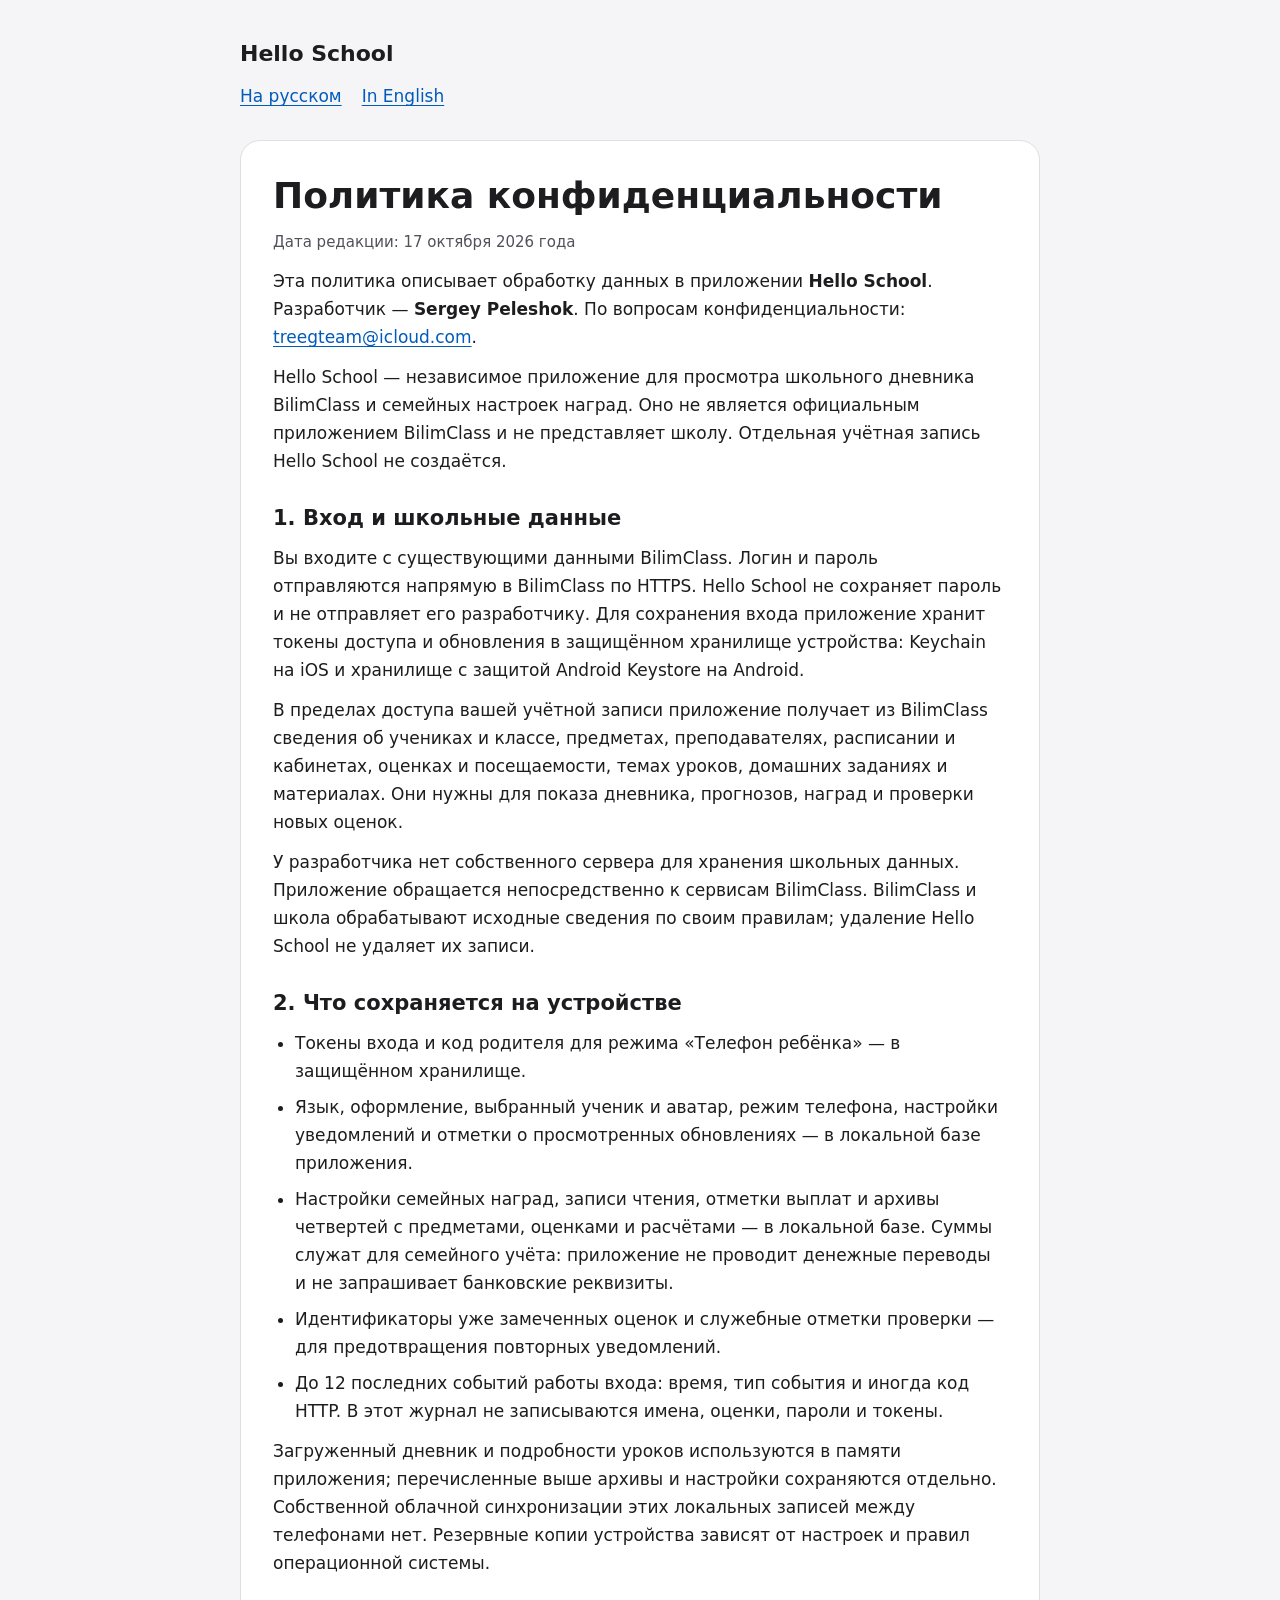
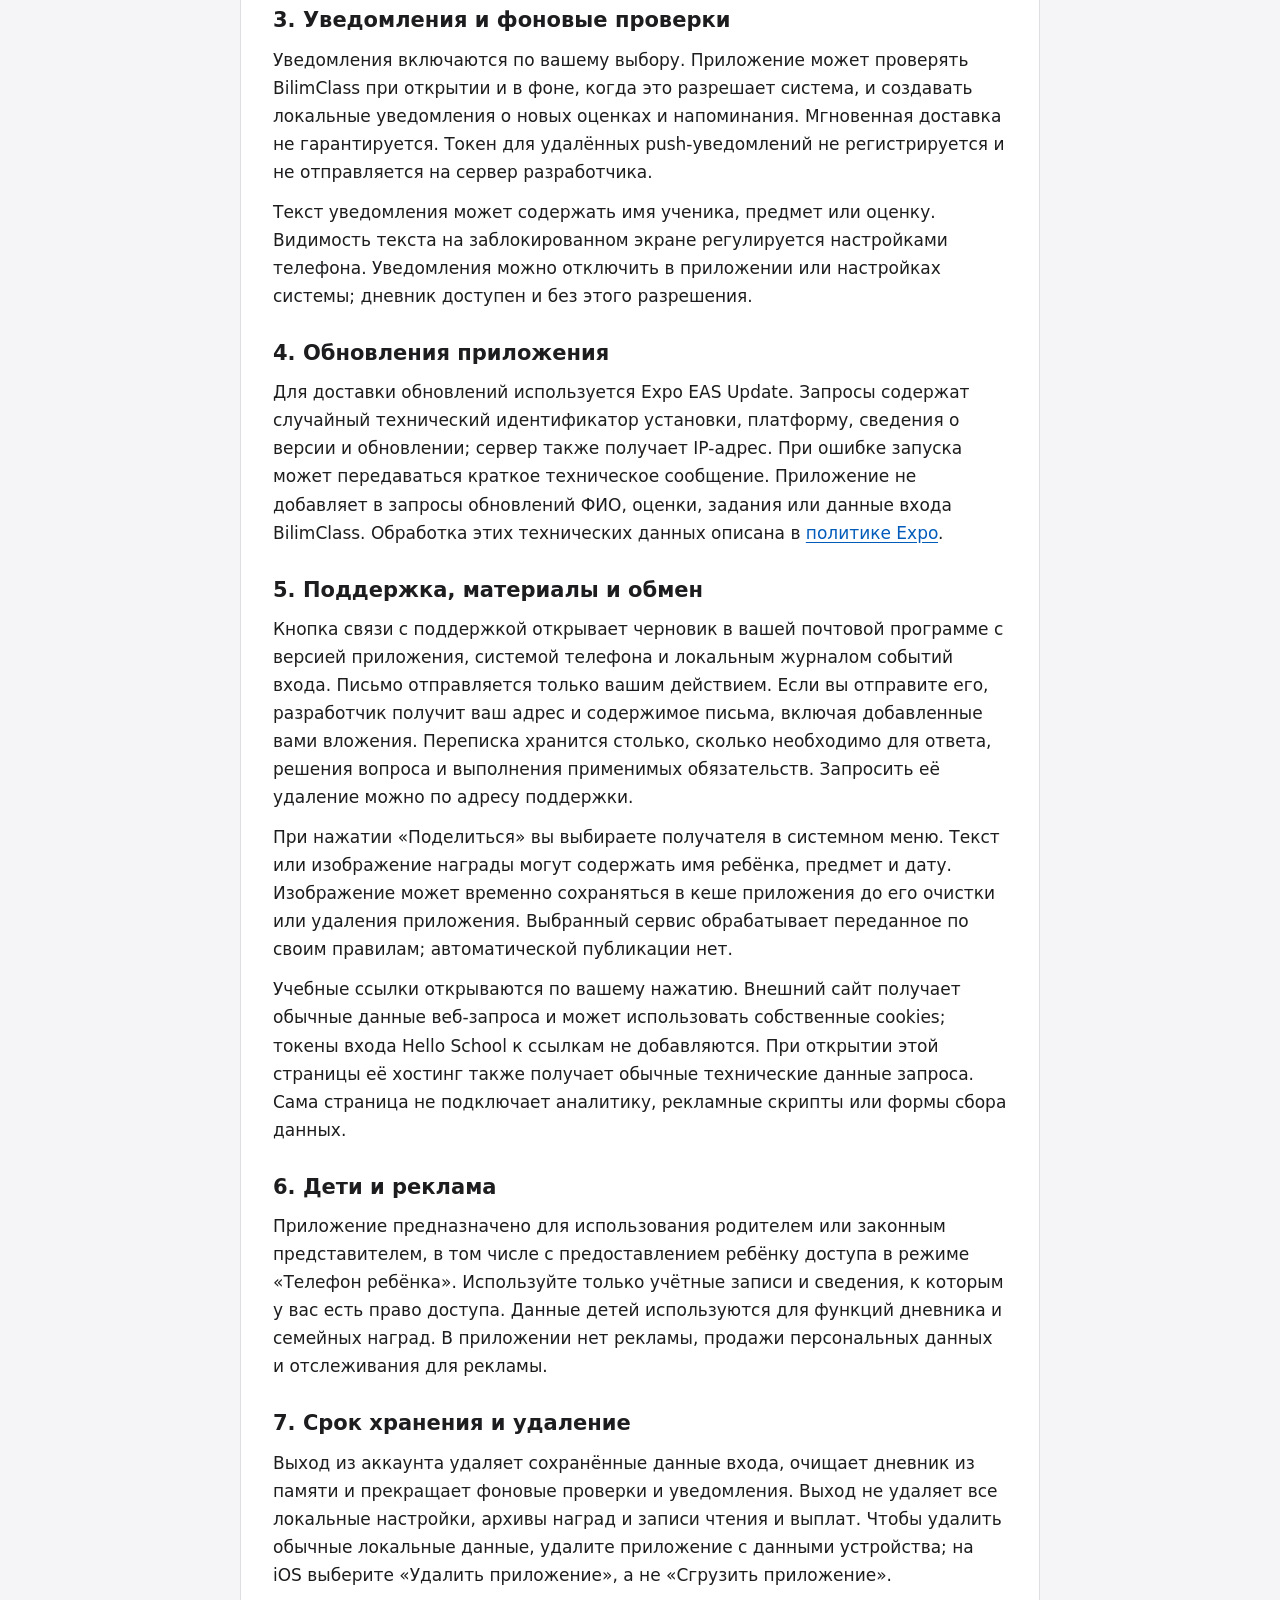
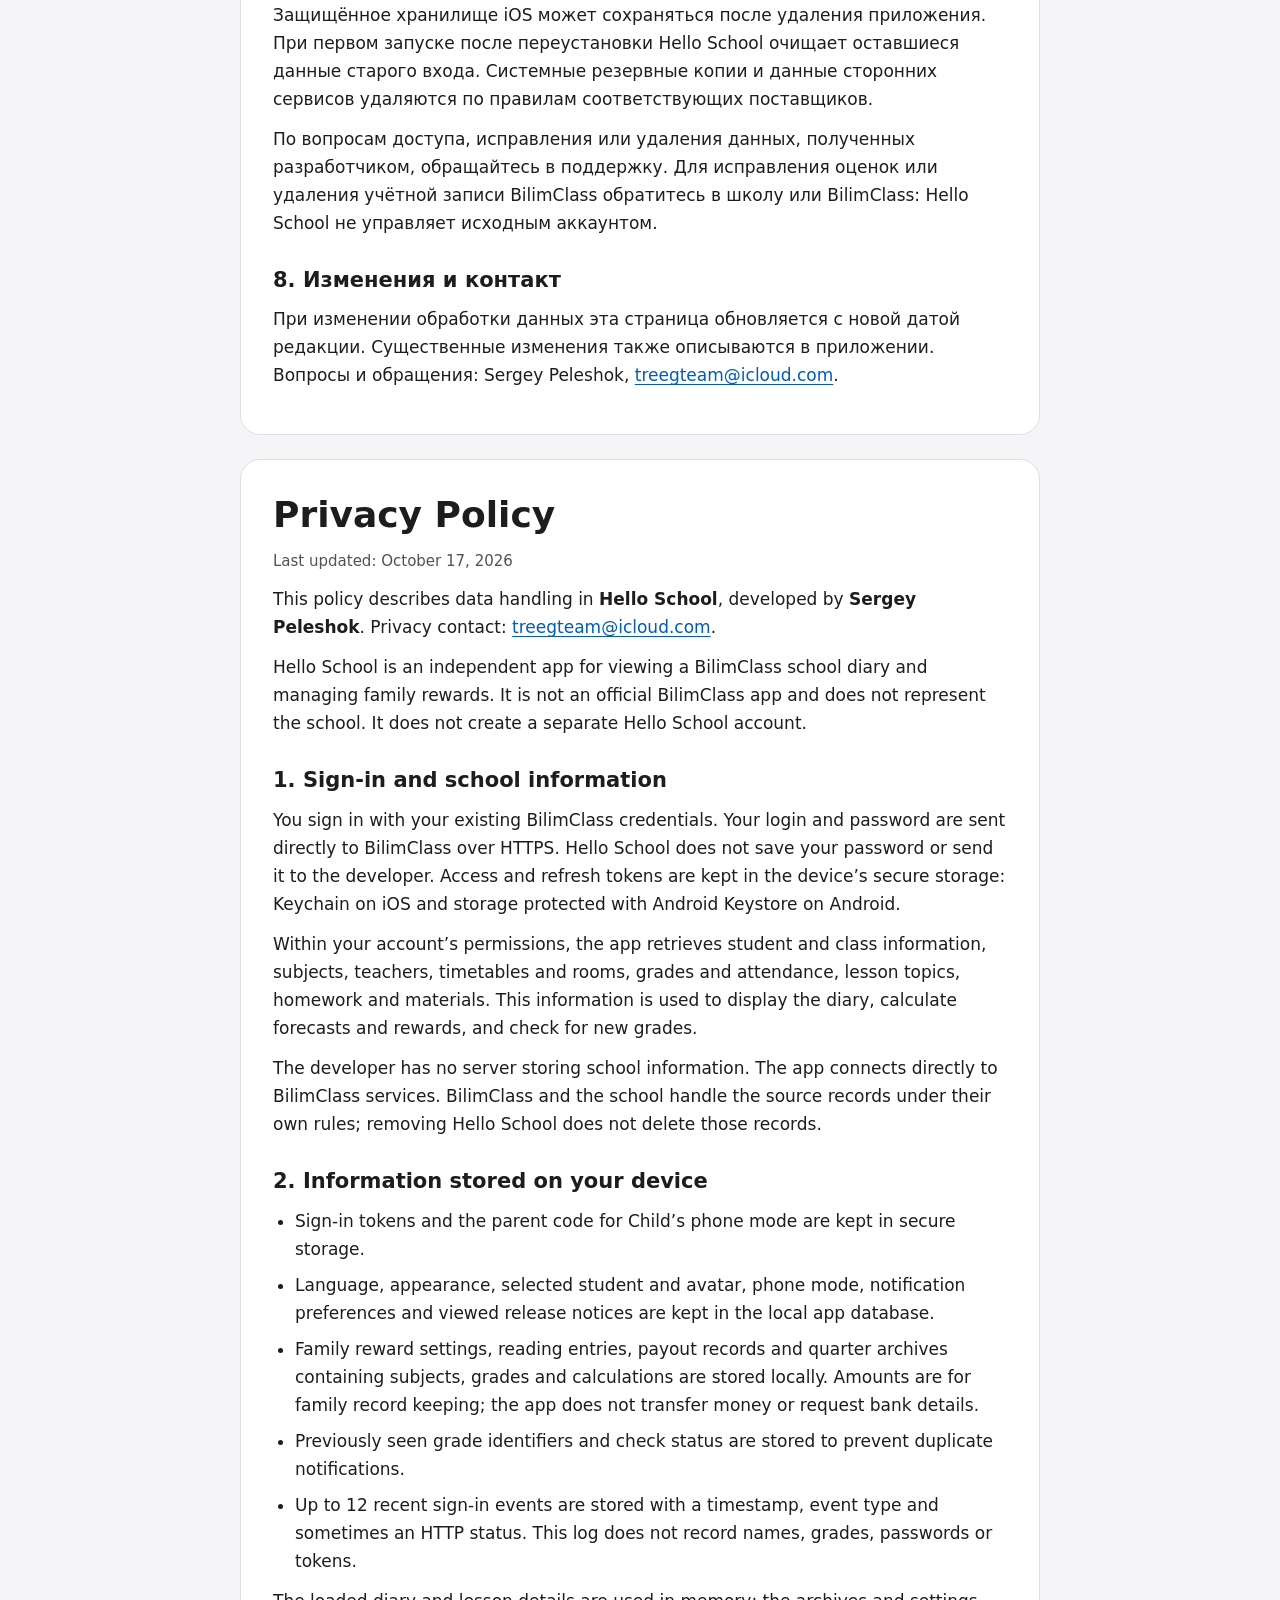
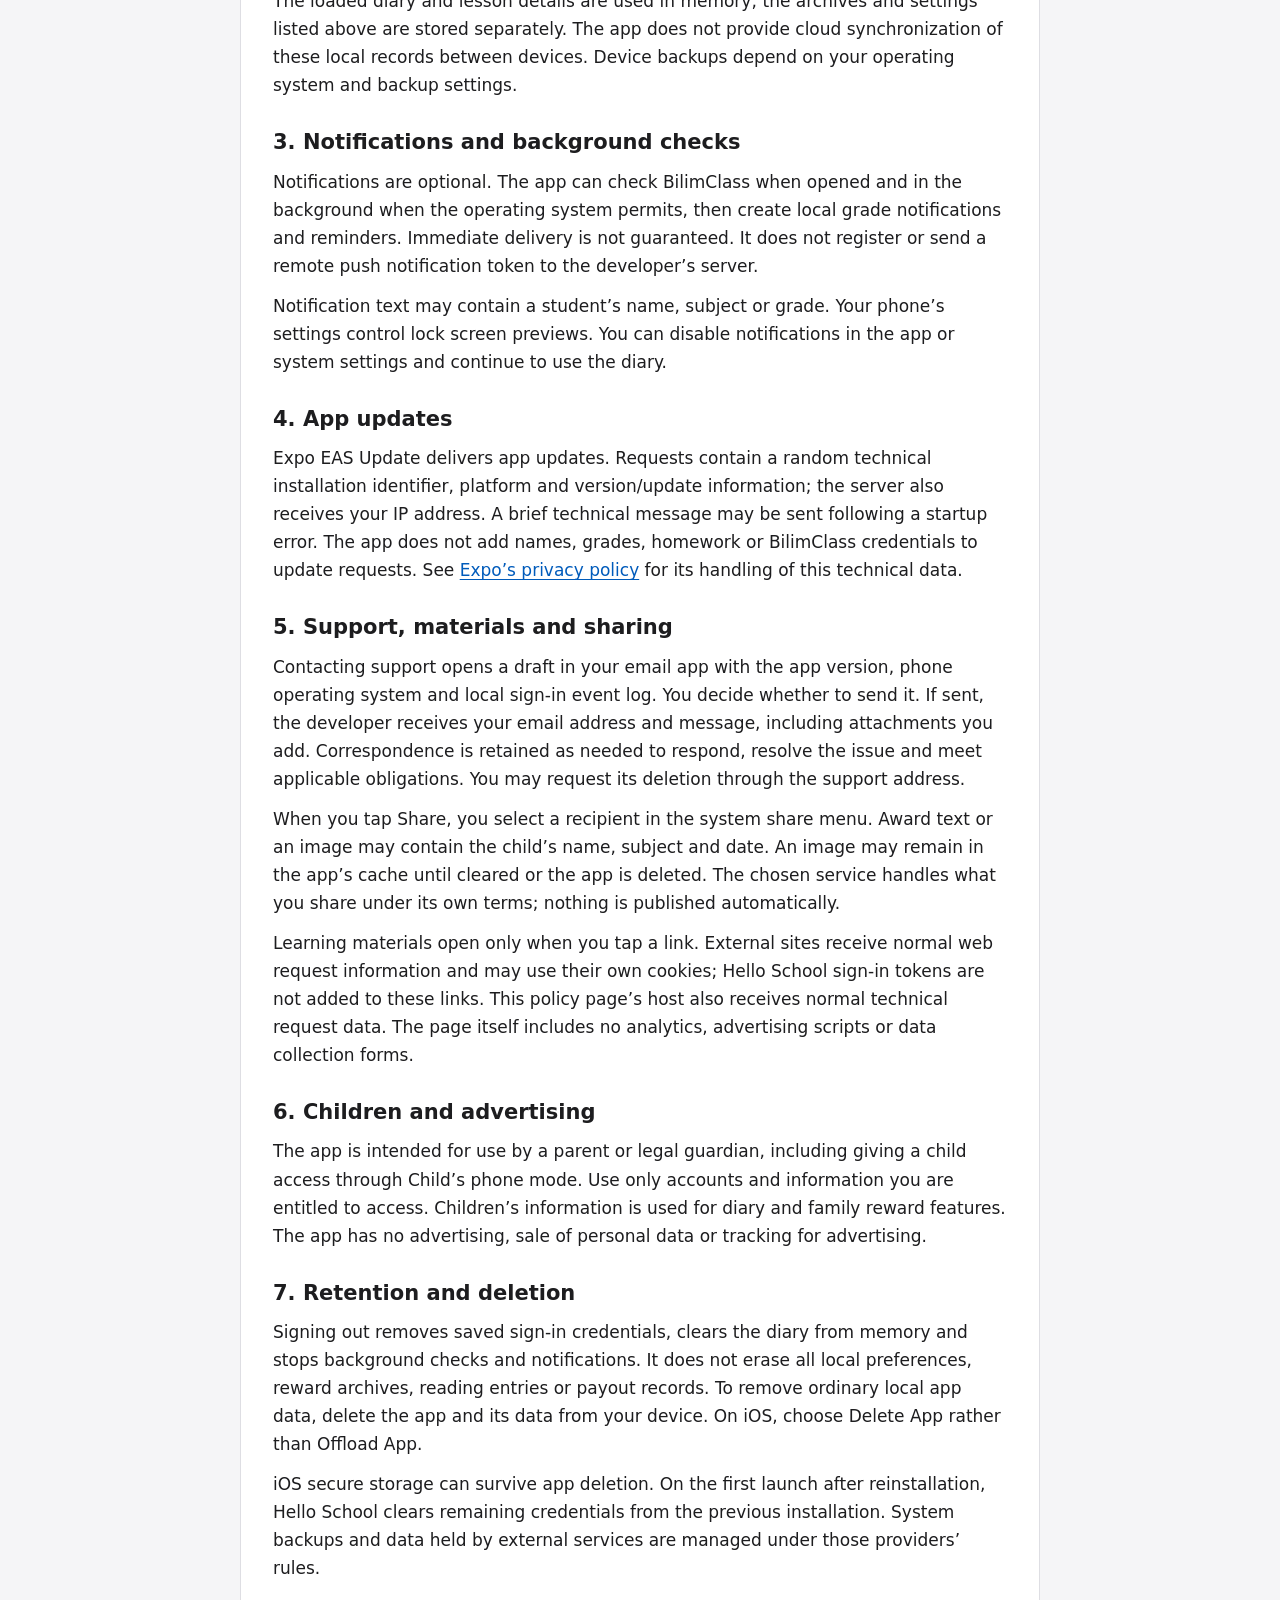
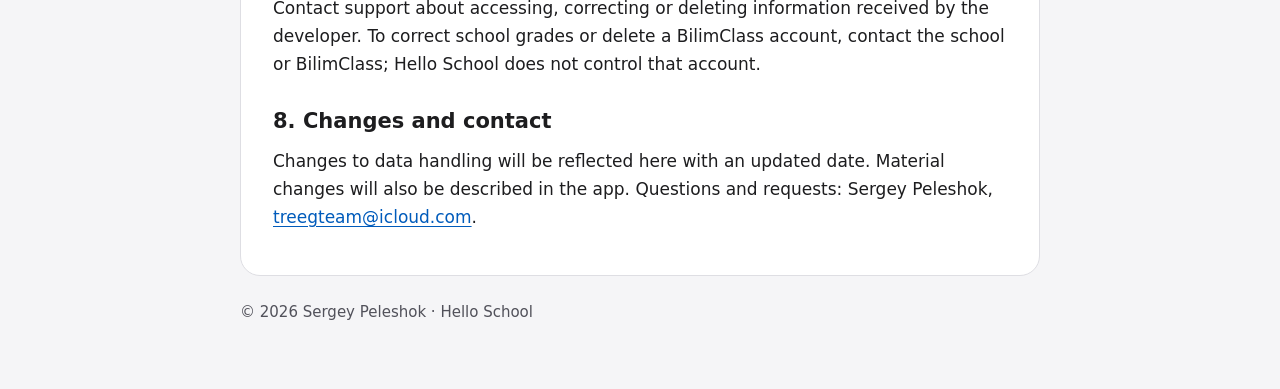
==== hello-school/index.html @ 79feca91 "Publish Hello School privacy policy in Russian and English" ====
<!doctype html>
<html lang="ru">
<head>
  <meta charset="utf-8">
  <meta name="viewport" content="width=device-width, initial-scale=1">
  <meta name="color-scheme" content="light dark">
  <meta name="description" content="Политика конфиденциальности Hello School / Hello School Privacy Policy. Sergey Peleshok, treegteam@icloud.com.">
  <title>Hello School — Политика конфиденциальности / Privacy Policy</title>
  <style>
    :root { color-scheme: light dark; --bg: #f5f5f7; --card: #fff; --text: #1d1d1f; --muted: #51515a; --link: #005bbb; --line: #dedee3; }
    * { box-sizing: border-box; }
    html { scroll-padding-top: 20px; }
    body { margin: 0; background: var(--bg); color: var(--text); font: 17px/1.65 system-ui, -apple-system, BlinkMacSystemFont, "Segoe UI", sans-serif; }
    main { max-width: 840px; margin: 0 auto; padding: 36px 20px 64px; }
    header { margin-bottom: 24px; }
    .brand { margin: 0 0 4px; font-size: 22px; font-weight: 700; }
    nav { display: flex; flex-wrap: wrap; gap: 8px 20px; }
    nav a { padding: 6px 0; }
    article { padding: 32px; margin-top: 24px; background: var(--card); border: 1px solid var(--line); border-radius: 20px; }
    h1, h2 { line-height: 1.25; text-wrap: balance; }
    h1 { margin: 0 0 12px; font-size: clamp(26px, 5vw, 36px); }
    h2 { margin: 30px 0 10px; font-size: 21px; }
    p, ul { margin: 12px 0; }
    ul { padding-left: 22px; }
    li + li { margin-top: 8px; }
    a { color: var(--link); text-underline-offset: 3px; overflow-wrap: anywhere; }
    a:focus-visible { outline: 3px solid var(--link); outline-offset: 4px; border-radius: 2px; }
    .date, footer { color: var(--muted); font-size: 15px; }
    footer { margin-top: 24px; }
    @media (max-width: 480px) { main { padding: 24px 12px 40px; } article { padding: 24px 18px; border-radius: 16px; } }
    @media (prefers-color-scheme: dark) { :root { --bg: #111114; --card: #1c1c20; --text: #f5f5f7; --muted: #b9b9c2; --link: #8bc2ff; --line: #393940; } }
    @media print { body { background: white; color: black; } main { max-width: none; padding: 0; } article { border: 0; padding: 0; } article + article { break-before: page; } nav { display: none; } a { color: inherit; } }
  </style>
</head>
<body>
  <main>
    <header>
      <p class="brand">Hello School</p>
      <nav aria-label="Язык / Language">
        <a href="#ru" lang="ru">На русском</a>
        <a href="#en" lang="en">In English</a>
      </nav>
    </header>

    <article id="ru" lang="ru" aria-labelledby="ru-title">
      <h1 id="ru-title">Политика конфиденциальности</h1>
      <p class="date">Дата редакции: <time datetime="2026-10-17">17 октября 2026 года</time></p>
      <p>Эта политика описывает обработку данных в приложении <strong>Hello School</strong>. Разработчик — <strong>Sergey Peleshok</strong>. По вопросам конфиденциальности: <a href="mailto:treegteam@icloud.com">treegteam@icloud.com</a>.</p>
      <p>Hello School — независимое приложение для просмотра школьного дневника BilimClass и семейных настроек наград. Оно не является официальным приложением BilimClass и не представляет школу. Отдельная учётная запись Hello School не создаётся.</p>

      <h2>1. Вход и школьные данные</h2>
      <p>Вы входите с существующими данными BilimClass. Логин и пароль отправляются напрямую в BilimClass по HTTPS. Hello School не сохраняет пароль и не отправляет его разработчику. Для сохранения входа приложение хранит токены доступа и обновления в защищённом хранилище устройства: Keychain на iOS и хранилище с защитой Android Keystore на Android.</p>
      <p>В пределах доступа вашей учётной записи приложение получает из BilimClass сведения об учениках и классе, предметах, преподавателях, расписании и кабинетах, оценках и посещаемости, темах уроков, домашних заданиях и материалах. Они нужны для показа дневника, прогнозов, наград и проверки новых оценок.</p>
      <p>У разработчика нет собственного сервера для хранения школьных данных. Приложение обращается непосредственно к сервисам BilimClass. BilimClass и школа обрабатывают исходные сведения по своим правилам; удаление Hello School не удаляет их записи.</p>

      <h2>2. Что сохраняется на устройстве</h2>
      <ul>
        <li>Токены входа и код родителя для режима «Телефон ребёнка» — в защищённом хранилище.</li>
        <li>Язык, оформление, выбранный ученик и аватар, режим телефона, настройки уведомлений и отметки о просмотренных обновлениях — в локальной базе приложения.</li>
        <li>Настройки семейных наград, записи чтения, отметки выплат и архивы четвертей с предметами, оценками и расчётами — в локальной базе. Суммы служат для семейного учёта: приложение не проводит денежные переводы и не запрашивает банковские реквизиты.</li>
        <li>Идентификаторы уже замеченных оценок и служебные отметки проверки — для предотвращения повторных уведомлений.</li>
        <li>До 12 последних событий работы входа: время, тип события и иногда код HTTP. В этот журнал не записываются имена, оценки, пароли и токены.</li>
      </ul>
      <p>Загруженный дневник и подробности уроков используются в памяти приложения; перечисленные выше архивы и настройки сохраняются отдельно. Собственной облачной синхронизации этих локальных записей между телефонами нет. Резервные копии устройства зависят от настроек и правил операционной системы.</p>

      <h2>3. Уведомления и фоновые проверки</h2>
      <p>Уведомления включаются по вашему выбору. Приложение может проверять BilimClass при открытии и в фоне, когда это разрешает система, и создавать локальные уведомления о новых оценках и напоминания. Мгновенная доставка не гарантируется. Токен для удалённых push-уведомлений не регистрируется и не отправляется на сервер разработчика.</p>
      <p>Текст уведомления может содержать имя ученика, предмет или оценку. Видимость текста на заблокированном экране регулируется настройками телефона. Уведомления можно отключить в приложении или настройках системы; дневник доступен и без этого разрешения.</p>

      <h2>4. Обновления приложения</h2>
      <p>Для доставки обновлений используется Expo EAS Update. Запросы содержат случайный технический идентификатор установки, платформу, сведения о версии и обновлении; сервер также получает IP-адрес. При ошибке запуска может передаваться краткое техническое сообщение. Приложение не добавляет в запросы обновлений ФИО, оценки, задания или данные входа BilimClass. Обработка этих технических данных описана в <a href="https://expo.dev/privacy">политике Expo</a>.</p>

      <h2>5. Поддержка, материалы и обмен</h2>
      <p>Кнопка связи с поддержкой открывает черновик в вашей почтовой программе с версией приложения, системой телефона и локальным журналом событий входа. Письмо отправляется только вашим действием. Если вы отправите его, разработчик получит ваш адрес и содержимое письма, включая добавленные вами вложения. Переписка хранится столько, сколько необходимо для ответа, решения вопроса и выполнения применимых обязательств. Запросить её удаление можно по адресу поддержки.</p>
      <p>При нажатии «Поделиться» вы выбираете получателя в системном меню. Текст или изображение награды могут содержать имя ребёнка, предмет и дату. Изображение может временно сохраняться в кеше приложения до его очистки или удаления приложения. Выбранный сервис обрабатывает переданное по своим правилам; автоматической публикации нет.</p>
      <p>Учебные ссылки открываются по вашему нажатию. Внешний сайт получает обычные данные веб-запроса и может использовать собственные cookies; токены входа Hello School к ссылкам не добавляются. При открытии этой страницы её хостинг также получает обычные технические данные запроса. Сама страница не подключает аналитику, рекламные скрипты или формы сбора данных.</p>

      <h2>6. Дети и реклама</h2>
      <p>Приложение предназначено для использования родителем или законным представителем, в том числе с предоставлением ребёнку доступа в режиме «Телефон ребёнка». Используйте только учётные записи и сведения, к которым у вас есть право доступа. Данные детей используются для функций дневника и семейных наград. В приложении нет рекламы, продажи персональных данных и отслеживания для рекламы.</p>

      <h2>7. Срок хранения и удаление</h2>
      <p>Выход из аккаунта удаляет сохранённые данные входа, очищает дневник из памяти и прекращает фоновые проверки и уведомления. Выход не удаляет все локальные настройки, архивы наград и записи чтения и выплат. Чтобы удалить обычные локальные данные, удалите приложение с данными устройства; на iOS выберите «Удалить приложение», а не «Сгрузить приложение».</p>
      <p>Защищённое хранилище iOS может сохраняться после удаления приложения. При первом запуске после переустановки Hello School очищает оставшиеся данные старого входа. Системные резервные копии и данные сторонних сервисов удаляются по правилам соответствующих поставщиков.</p>
      <p>По вопросам доступа, исправления или удаления данных, полученных разработчиком, обращайтесь в поддержку. Для исправления оценок или удаления учётной записи BilimClass обратитесь в школу или BilimClass: Hello School не управляет исходным аккаунтом.</p>

      <h2>8. Изменения и контакт</h2>
      <p>При изменении обработки данных эта страница обновляется с новой датой редакции. Существенные изменения также описываются в приложении. Вопросы и обращения: Sergey Peleshok, <a href="mailto:treegteam@icloud.com">treegteam@icloud.com</a>.</p>
    </article>

    <article id="en" lang="en" aria-labelledby="en-title">
      <h1 id="en-title">Privacy Policy</h1>
      <p class="date">Last updated: <time datetime="2026-10-17">October 17, 2026</time></p>
      <p>This policy describes data handling in <strong>Hello School</strong>, developed by <strong>Sergey Peleshok</strong>. Privacy contact: <a href="mailto:treegteam@icloud.com">treegteam@icloud.com</a>.</p>
      <p>Hello School is an independent app for viewing a BilimClass school diary and managing family rewards. It is not an official BilimClass app and does not represent the school. It does not create a separate Hello School account.</p>

      <h2>1. Sign-in and school information</h2>
      <p>You sign in with your existing BilimClass credentials. Your login and password are sent directly to BilimClass over HTTPS. Hello School does not save your password or send it to the developer. Access and refresh tokens are kept in the device’s secure storage: Keychain on iOS and storage protected with Android Keystore on Android.</p>
      <p>Within your account’s permissions, the app retrieves student and class information, subjects, teachers, timetables and rooms, grades and attendance, lesson topics, homework and materials. This information is used to display the diary, calculate forecasts and rewards, and check for new grades.</p>
      <p>The developer has no server storing school information. The app connects directly to BilimClass services. BilimClass and the school handle the source records under their own rules; removing Hello School does not delete those records.</p>

      <h2>2. Information stored on your device</h2>
      <ul>
        <li>Sign-in tokens and the parent code for Child’s phone mode are kept in secure storage.</li>
        <li>Language, appearance, selected student and avatar, phone mode, notification preferences and viewed release notices are kept in the local app database.</li>
        <li>Family reward settings, reading entries, payout records and quarter archives containing subjects, grades and calculations are stored locally. Amounts are for family record keeping; the app does not transfer money or request bank details.</li>
        <li>Previously seen grade identifiers and check status are stored to prevent duplicate notifications.</li>
        <li>Up to 12 recent sign-in events are stored with a timestamp, event type and sometimes an HTTP status. This log does not record names, grades, passwords or tokens.</li>
      </ul>
      <p>The loaded diary and lesson details are used in memory; the archives and settings listed above are stored separately. The app does not provide cloud synchronization of these local records between devices. Device backups depend on your operating system and backup settings.</p>

      <h2>3. Notifications and background checks</h2>
      <p>Notifications are optional. The app can check BilimClass when opened and in the background when the operating system permits, then create local grade notifications and reminders. Immediate delivery is not guaranteed. It does not register or send a remote push notification token to the developer’s server.</p>
      <p>Notification text may contain a student’s name, subject or grade. Your phone’s settings control lock screen previews. You can disable notifications in the app or system settings and continue to use the diary.</p>

      <h2>4. App updates</h2>
      <p>Expo EAS Update delivers app updates. Requests contain a random technical installation identifier, platform and version/update information; the server also receives your IP address. A brief technical message may be sent following a startup error. The app does not add names, grades, homework or BilimClass credentials to update requests. See <a href="https://expo.dev/privacy">Expo’s privacy policy</a> for its handling of this technical data.</p>

      <h2>5. Support, materials and sharing</h2>
      <p>Contacting support opens a draft in your email app with the app version, phone operating system and local sign-in event log. You decide whether to send it. If sent, the developer receives your email address and message, including attachments you add. Correspondence is retained as needed to respond, resolve the issue and meet applicable obligations. You may request its deletion through the support address.</p>
      <p>When you tap Share, you select a recipient in the system share menu. Award text or an image may contain the child’s name, subject and date. An image may remain in the app’s cache until cleared or the app is deleted. The chosen service handles what you share under its own terms; nothing is published automatically.</p>
      <p>Learning materials open only when you tap a link. External sites receive normal web request information and may use their own cookies; Hello School sign-in tokens are not added to these links. This policy page’s host also receives normal technical request data. The page itself includes no analytics, advertising scripts or data collection forms.</p>

      <h2>6. Children and advertising</h2>
      <p>The app is intended for use by a parent or legal guardian, including giving a child access through Child’s phone mode. Use only accounts and information you are entitled to access. Children’s information is used for diary and family reward features. The app has no advertising, sale of personal data or tracking for advertising.</p>

      <h2>7. Retention and deletion</h2>
      <p>Signing out removes saved sign-in credentials, clears the diary from memory and stops background checks and notifications. It does not erase all local preferences, reward archives, reading entries or payout records. To remove ordinary local app data, delete the app and its data from your device. On iOS, choose Delete App rather than Offload App.</p>
      <p>iOS secure storage can survive app deletion. On the first launch after reinstallation, Hello School clears remaining credentials from the previous installation. System backups and data held by external services are managed under those providers’ rules.</p>
      <p>Contact support about accessing, correcting or deleting information received by the developer. To correct school grades or delete a BilimClass account, contact the school or BilimClass; Hello School does not control that account.</p>

      <h2>8. Changes and contact</h2>
      <p>Changes to data handling will be reflected here with an updated date. Material changes will also be described in the app. Questions and requests: Sergey Peleshok, <a href="mailto:treegteam@icloud.com">treegteam@icloud.com</a>.</p>
    </article>

    <footer>© 2026 Sergey Peleshok · Hello School</footer>
  </main>
</body>
</html>
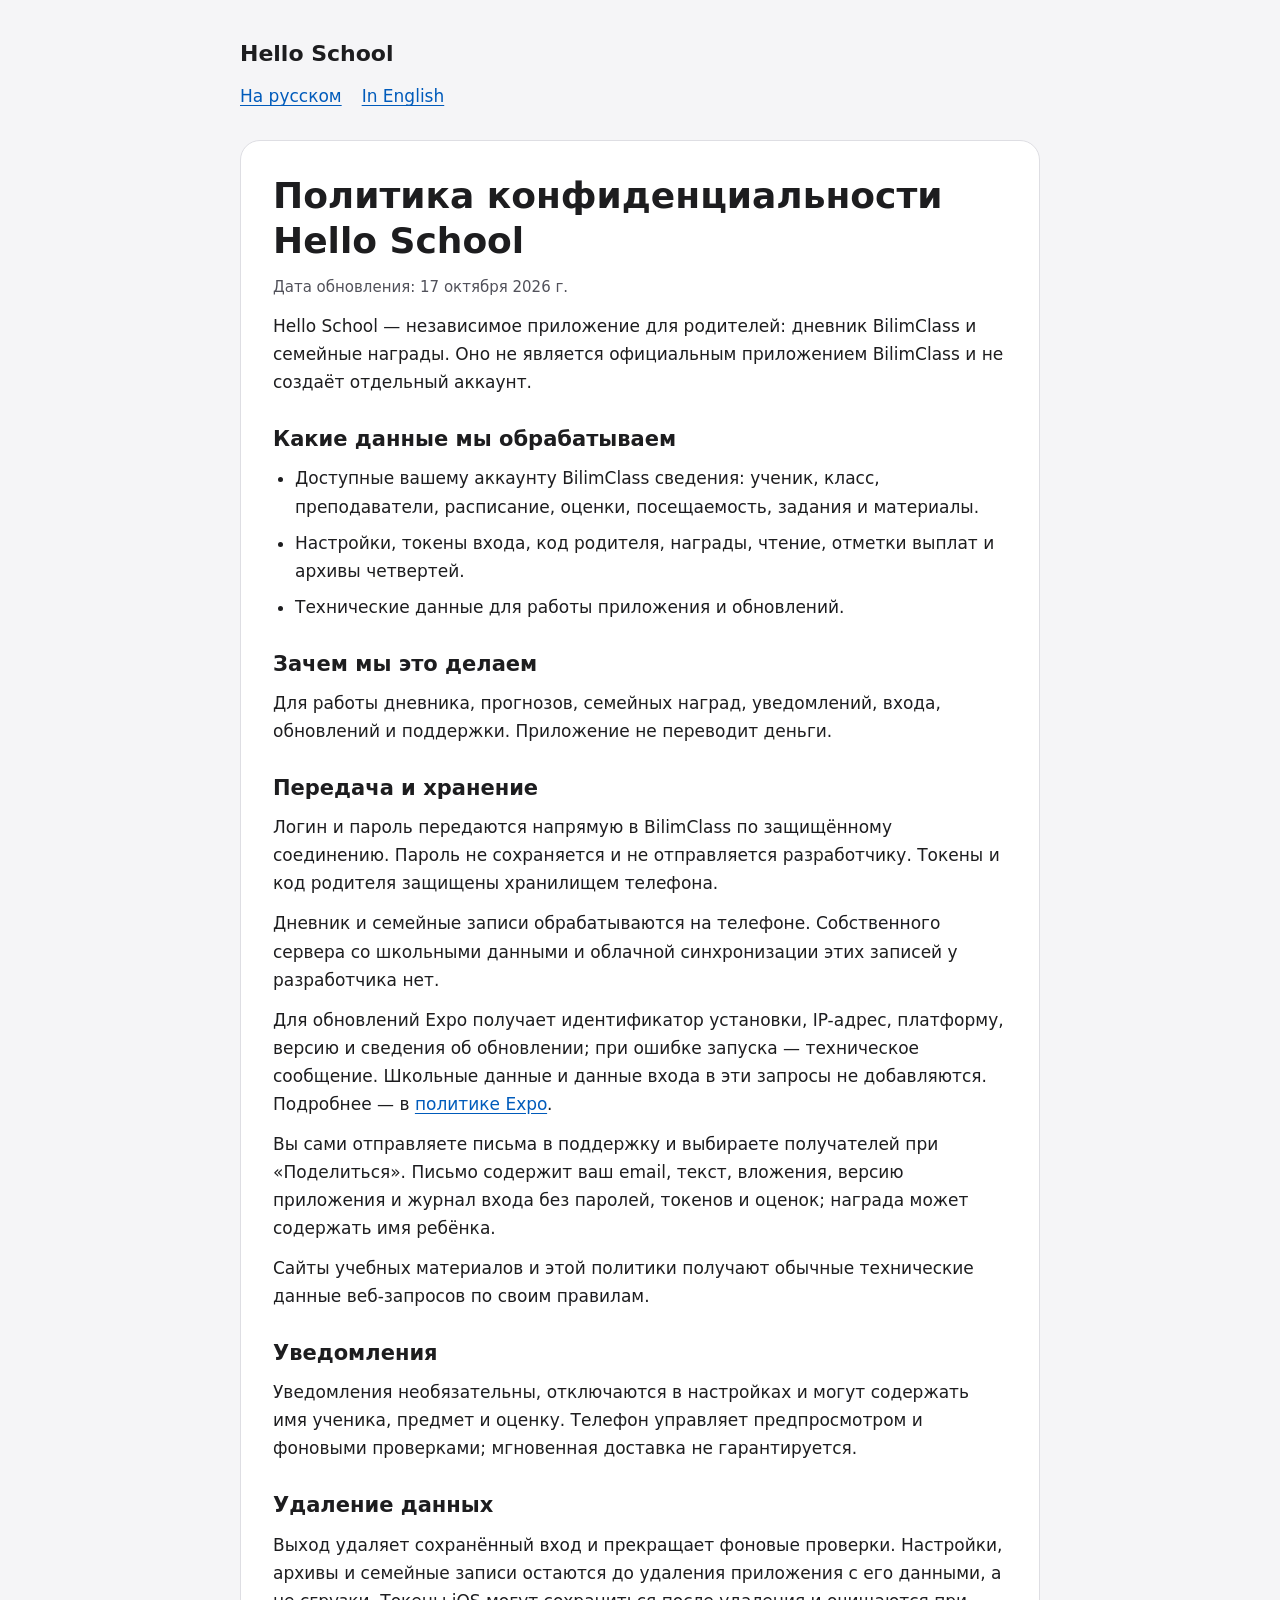
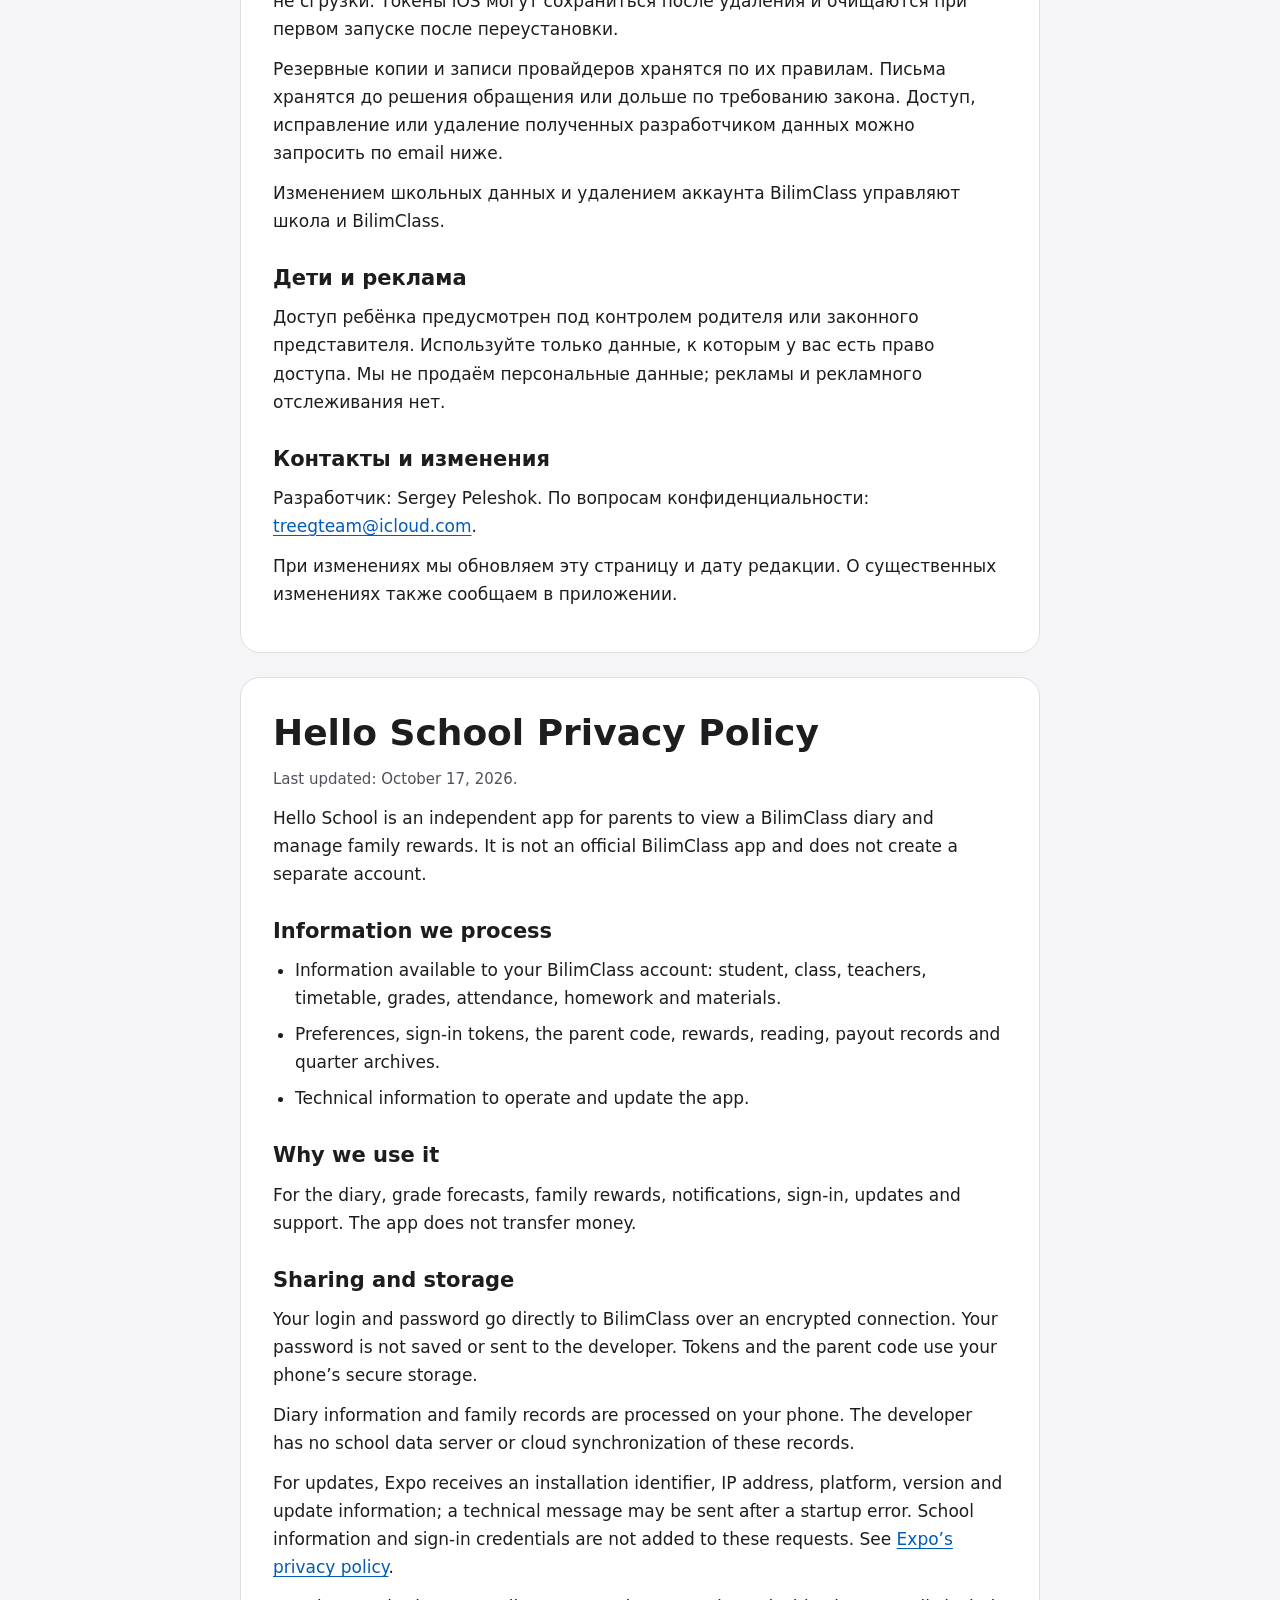
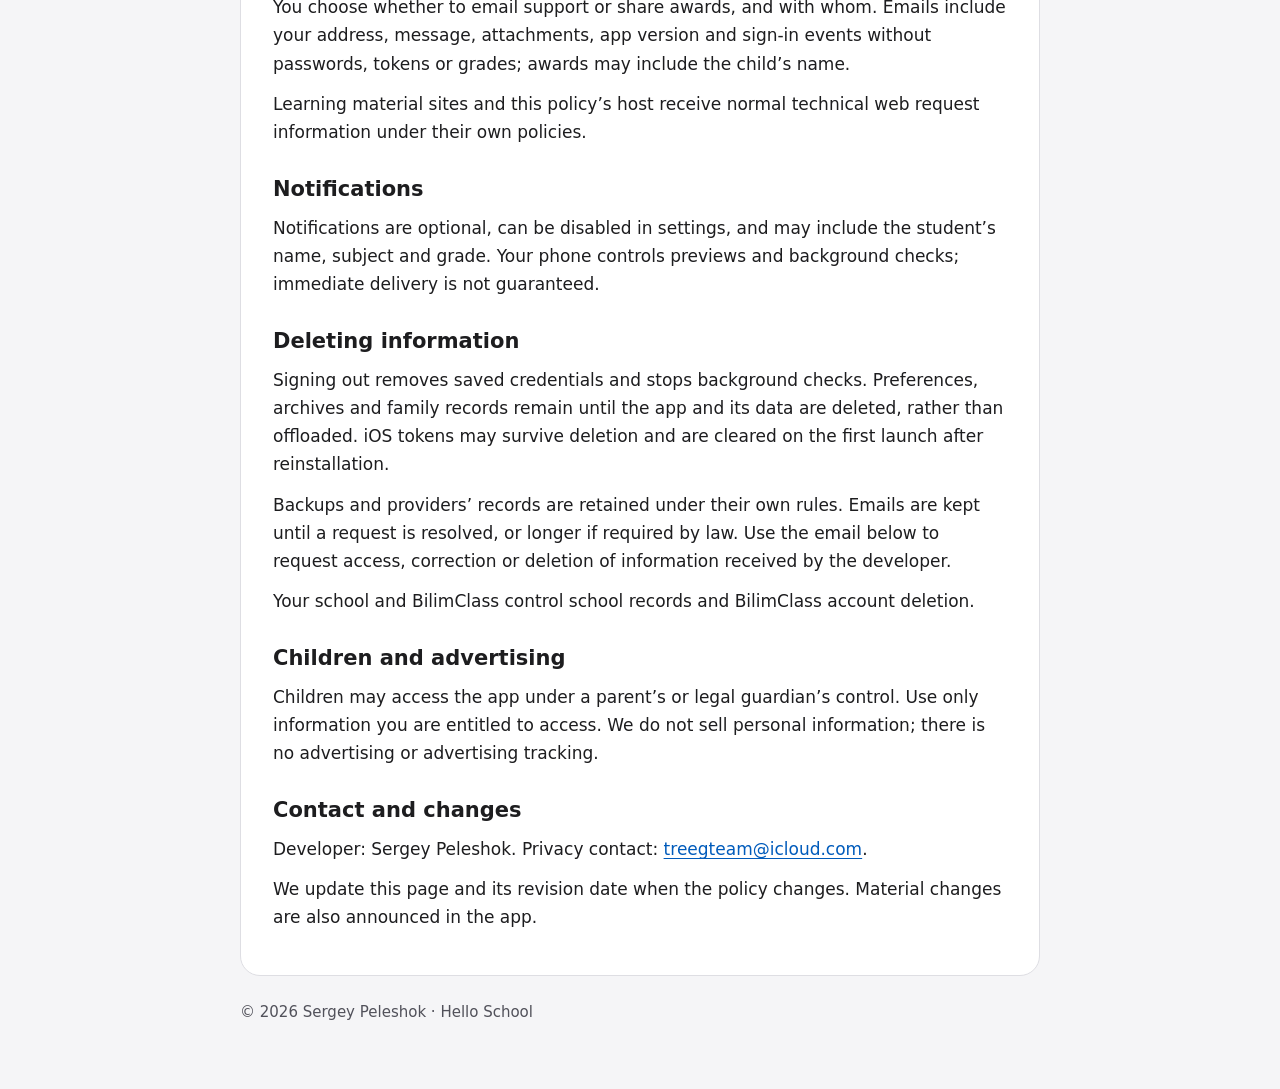
==== commit e145f6d3: "Simplify Hello School privacy policy" ====
--- a/hello-school/index.html
+++ b/hello-school/index.html
@@ -43,93 +43,65 @@
     </header>
 
     <article id="ru" lang="ru" aria-labelledby="ru-title">
-      <h1 id="ru-title">Политика конфиденциальности</h1>
-      <p class="date">Дата редакции: <time datetime="2026-10-17">17 октября 2026 года</time></p>
-      <p>Эта политика описывает обработку данных в приложении <strong>Hello School</strong>. Разработчик — <strong>Sergey Peleshok</strong>. По вопросам конфиденциальности: <a href="mailto:treegteam@icloud.com">treegteam@icloud.com</a>.</p>
-      <p>Hello School — независимое приложение для просмотра школьного дневника BilimClass и семейных настроек наград. Оно не является официальным приложением BilimClass и не представляет школу. Отдельная учётная запись Hello School не создаётся.</p>
-
-      <h2>1. Вход и школьные данные</h2>
-      <p>Вы входите с существующими данными BilimClass. Логин и пароль отправляются напрямую в BilimClass по HTTPS. Hello School не сохраняет пароль и не отправляет его разработчику. Для сохранения входа приложение хранит токены доступа и обновления в защищённом хранилище устройства: Keychain на iOS и хранилище с защитой Android Keystore на Android.</p>
-      <p>В пределах доступа вашей учётной записи приложение получает из BilimClass сведения об учениках и классе, предметах, преподавателях, расписании и кабинетах, оценках и посещаемости, темах уроков, домашних заданиях и материалах. Они нужны для показа дневника, прогнозов, наград и проверки новых оценок.</p>
-      <p>У разработчика нет собственного сервера для хранения школьных данных. Приложение обращается непосредственно к сервисам BilimClass. BilimClass и школа обрабатывают исходные сведения по своим правилам; удаление Hello School не удаляет их записи.</p>
-
-      <h2>2. Что сохраняется на устройстве</h2>
+      <h1 id="ru-title">Политика конфиденциальности Hello School</h1>
+      <p class="date"><time datetime="2026-10-17">Дата обновления: 17 октября 2026 г.</time></p>
+      <p>Hello School — независимое приложение для родителей: дневник BilimClass и семейные награды. Оно не является официальным приложением BilimClass и не создаёт отдельный аккаунт.</p>
+      <h2>Какие данные мы обрабатываем</h2>
       <ul>
-        <li>Токены входа и код родителя для режима «Телефон ребёнка» — в защищённом хранилище.</li>
-        <li>Язык, оформление, выбранный ученик и аватар, режим телефона, настройки уведомлений и отметки о просмотренных обновлениях — в локальной базе приложения.</li>
-        <li>Настройки семейных наград, записи чтения, отметки выплат и архивы четвертей с предметами, оценками и расчётами — в локальной базе. Суммы служат для семейного учёта: приложение не проводит денежные переводы и не запрашивает банковские реквизиты.</li>
-        <li>Идентификаторы уже замеченных оценок и служебные отметки проверки — для предотвращения повторных уведомлений.</li>
-        <li>До 12 последних событий работы входа: время, тип события и иногда код HTTP. В этот журнал не записываются имена, оценки, пароли и токены.</li>
+        <li>Доступные вашему аккаунту BilimClass сведения: ученик, класс, преподаватели, расписание, оценки, посещаемость, задания и материалы.</li>
+        <li>Настройки, токены входа, код родителя, награды, чтение, отметки выплат и архивы четвертей.</li>
+        <li>Технические данные для работы приложения и обновлений.</li>
       </ul>
-      <p>Загруженный дневник и подробности уроков используются в памяти приложения; перечисленные выше архивы и настройки сохраняются отдельно. Собственной облачной синхронизации этих локальных записей между телефонами нет. Резервные копии устройства зависят от настроек и правил операционной системы.</p>
-
-      <h2>3. Уведомления и фоновые проверки</h2>
-      <p>Уведомления включаются по вашему выбору. Приложение может проверять BilimClass при открытии и в фоне, когда это разрешает система, и создавать локальные уведомления о новых оценках и напоминания. Мгновенная доставка не гарантируется. Токен для удалённых push-уведомлений не регистрируется и не отправляется на сервер разработчика.</p>
-      <p>Текст уведомления может содержать имя ученика, предмет или оценку. Видимость текста на заблокированном экране регулируется настройками телефона. Уведомления можно отключить в приложении или настройках системы; дневник доступен и без этого разрешения.</p>
-
-      <h2>4. Обновления приложения</h2>
-      <p>Для доставки обновлений используется Expo EAS Update. Запросы содержат случайный технический идентификатор установки, платформу, сведения о версии и обновлении; сервер также получает IP-адрес. При ошибке запуска может передаваться краткое техническое сообщение. Приложение не добавляет в запросы обновлений ФИО, оценки, задания или данные входа BilimClass. Обработка этих технических данных описана в <a href="https://expo.dev/privacy">политике Expo</a>.</p>
-
-      <h2>5. Поддержка, материалы и обмен</h2>
-      <p>Кнопка связи с поддержкой открывает черновик в вашей почтовой программе с версией приложения, системой телефона и локальным журналом событий входа. Письмо отправляется только вашим действием. Если вы отправите его, разработчик получит ваш адрес и содержимое письма, включая добавленные вами вложения. Переписка хранится столько, сколько необходимо для ответа, решения вопроса и выполнения применимых обязательств. Запросить её удаление можно по адресу поддержки.</p>
-      <p>При нажатии «Поделиться» вы выбираете получателя в системном меню. Текст или изображение награды могут содержать имя ребёнка, предмет и дату. Изображение может временно сохраняться в кеше приложения до его очистки или удаления приложения. Выбранный сервис обрабатывает переданное по своим правилам; автоматической публикации нет.</p>
-      <p>Учебные ссылки открываются по вашему нажатию. Внешний сайт получает обычные данные веб-запроса и может использовать собственные cookies; токены входа Hello School к ссылкам не добавляются. При открытии этой страницы её хостинг также получает обычные технические данные запроса. Сама страница не подключает аналитику, рекламные скрипты или формы сбора данных.</p>
-
-      <h2>6. Дети и реклама</h2>
-      <p>Приложение предназначено для использования родителем или законным представителем, в том числе с предоставлением ребёнку доступа в режиме «Телефон ребёнка». Используйте только учётные записи и сведения, к которым у вас есть право доступа. Данные детей используются для функций дневника и семейных наград. В приложении нет рекламы, продажи персональных данных и отслеживания для рекламы.</p>
-
-      <h2>7. Срок хранения и удаление</h2>
-      <p>Выход из аккаунта удаляет сохранённые данные входа, очищает дневник из памяти и прекращает фоновые проверки и уведомления. Выход не удаляет все локальные настройки, архивы наград и записи чтения и выплат. Чтобы удалить обычные локальные данные, удалите приложение с данными устройства; на iOS выберите «Удалить приложение», а не «Сгрузить приложение».</p>
-      <p>Защищённое хранилище iOS может сохраняться после удаления приложения. При первом запуске после переустановки Hello School очищает оставшиеся данные старого входа. Системные резервные копии и данные сторонних сервисов удаляются по правилам соответствующих поставщиков.</p>
-      <p>По вопросам доступа, исправления или удаления данных, полученных разработчиком, обращайтесь в поддержку. Для исправления оценок или удаления учётной записи BilimClass обратитесь в школу или BilimClass: Hello School не управляет исходным аккаунтом.</p>
-
-      <h2>8. Изменения и контакт</h2>
-      <p>При изменении обработки данных эта страница обновляется с новой датой редакции. Существенные изменения также описываются в приложении. Вопросы и обращения: Sergey Peleshok, <a href="mailto:treegteam@icloud.com">treegteam@icloud.com</a>.</p>
+      <h2>Зачем мы это делаем</h2>
+      <p>Для работы дневника, прогнозов, семейных наград, уведомлений, входа, обновлений и поддержки. Приложение не переводит деньги.</p>
+      <h2>Передача и хранение</h2>
+      <p>Логин и пароль передаются напрямую в BilimClass по защищённому соединению. Пароль не сохраняется и не отправляется разработчику. Токены и код родителя защищены хранилищем телефона.</p>
+      <p>Дневник и семейные записи обрабатываются на телефоне. Собственного сервера со школьными данными и облачной синхронизации этих записей у разработчика нет.</p>
+      <p>Для обновлений Expo получает идентификатор установки, IP-адрес, платформу, версию и сведения об обновлении; при ошибке запуска — техническое сообщение. Школьные данные и данные входа в эти запросы не добавляются. Подробнее — в <a href="https://expo.dev/privacy">политике Expo</a>.</p>
+      <p>Вы сами отправляете письма в поддержку и выбираете получателей при «Поделиться». Письмо содержит ваш email, текст, вложения, версию приложения и журнал входа без паролей, токенов и оценок; награда может содержать имя ребёнка.</p>
+      <p>Сайты учебных материалов и этой политики получают обычные технические данные веб-запросов по своим правилам.</p>
+      <h2>Уведомления</h2>
+      <p>Уведомления необязательны, отключаются в настройках и могут содержать имя ученика, предмет и оценку. Телефон управляет предпросмотром и фоновыми проверками; мгновенная доставка не гарантируется.</p>
+      <h2>Удаление данных</h2>
+      <p>Выход удаляет сохранённый вход и прекращает фоновые проверки. Настройки, архивы и семейные записи остаются до удаления приложения с его данными, а не сгрузки. Токены iOS могут сохраниться после удаления и очищаются при первом запуске после переустановки.</p>
+      <p>Резервные копии и записи провайдеров хранятся по их правилам. Письма хранятся до решения обращения или дольше по требованию закона. Доступ, исправление или удаление полученных разработчиком данных можно запросить по email ниже.</p>
+      <p>Изменением школьных данных и удалением аккаунта BilimClass управляют школа и BilimClass.</p>
+      <h2>Дети и реклама</h2>
+      <p>Доступ ребёнка предусмотрен под контролем родителя или законного представителя. Используйте только данные, к которым у вас есть право доступа. Мы не продаём персональные данные; рекламы и рекламного отслеживания нет.</p>
+      <h2>Контакты и изменения</h2>
+      <p>Разработчик: Sergey Peleshok. По вопросам конфиденциальности: <a href="mailto:treegteam@icloud.com">treegteam@icloud.com</a>.</p>
+      <p>При изменениях мы обновляем эту страницу и дату редакции. О существенных изменениях также сообщаем в приложении.</p>
     </article>
 
     <article id="en" lang="en" aria-labelledby="en-title">
-      <h1 id="en-title">Privacy Policy</h1>
-      <p class="date">Last updated: <time datetime="2026-10-17">October 17, 2026</time></p>
-      <p>This policy describes data handling in <strong>Hello School</strong>, developed by <strong>Sergey Peleshok</strong>. Privacy contact: <a href="mailto:treegteam@icloud.com">treegteam@icloud.com</a>.</p>
-      <p>Hello School is an independent app for viewing a BilimClass school diary and managing family rewards. It is not an official BilimClass app and does not represent the school. It does not create a separate Hello School account.</p>
-
-      <h2>1. Sign-in and school information</h2>
-      <p>You sign in with your existing BilimClass credentials. Your login and password are sent directly to BilimClass over HTTPS. Hello School does not save your password or send it to the developer. Access and refresh tokens are kept in the device’s secure storage: Keychain on iOS and storage protected with Android Keystore on Android.</p>
-      <p>Within your account’s permissions, the app retrieves student and class information, subjects, teachers, timetables and rooms, grades and attendance, lesson topics, homework and materials. This information is used to display the diary, calculate forecasts and rewards, and check for new grades.</p>
-      <p>The developer has no server storing school information. The app connects directly to BilimClass services. BilimClass and the school handle the source records under their own rules; removing Hello School does not delete those records.</p>
-
-      <h2>2. Information stored on your device</h2>
+      <h1 id="en-title">Hello School Privacy Policy</h1>
+      <p class="date"><time datetime="2026-10-17">Last updated: October 17, 2026.</time></p>
+      <p>Hello School is an independent app for parents to view a BilimClass diary and manage family rewards. It is not an official BilimClass app and does not create a separate account.</p>
+      <h2>Information we process</h2>
       <ul>
-        <li>Sign-in tokens and the parent code for Child’s phone mode are kept in secure storage.</li>
-        <li>Language, appearance, selected student and avatar, phone mode, notification preferences and viewed release notices are kept in the local app database.</li>
-        <li>Family reward settings, reading entries, payout records and quarter archives containing subjects, grades and calculations are stored locally. Amounts are for family record keeping; the app does not transfer money or request bank details.</li>
-        <li>Previously seen grade identifiers and check status are stored to prevent duplicate notifications.</li>
-        <li>Up to 12 recent sign-in events are stored with a timestamp, event type and sometimes an HTTP status. This log does not record names, grades, passwords or tokens.</li>
+        <li>Information available to your BilimClass account: student, class, teachers, timetable, grades, attendance, homework and materials.</li>
+        <li>Preferences, sign-in tokens, the parent code, rewards, reading, payout records and quarter archives.</li>
+        <li>Technical information to operate and update the app.</li>
       </ul>
-      <p>The loaded diary and lesson details are used in memory; the archives and settings listed above are stored separately. The app does not provide cloud synchronization of these local records between devices. Device backups depend on your operating system and backup settings.</p>
-
-      <h2>3. Notifications and background checks</h2>
-      <p>Notifications are optional. The app can check BilimClass when opened and in the background when the operating system permits, then create local grade notifications and reminders. Immediate delivery is not guaranteed. It does not register or send a remote push notification token to the developer’s server.</p>
-      <p>Notification text may contain a student’s name, subject or grade. Your phone’s settings control lock screen previews. You can disable notifications in the app or system settings and continue to use the diary.</p>
-
-      <h2>4. App updates</h2>
-      <p>Expo EAS Update delivers app updates. Requests contain a random technical installation identifier, platform and version/update information; the server also receives your IP address. A brief technical message may be sent following a startup error. The app does not add names, grades, homework or BilimClass credentials to update requests. See <a href="https://expo.dev/privacy">Expo’s privacy policy</a> for its handling of this technical data.</p>
-
-      <h2>5. Support, materials and sharing</h2>
-      <p>Contacting support opens a draft in your email app with the app version, phone operating system and local sign-in event log. You decide whether to send it. If sent, the developer receives your email address and message, including attachments you add. Correspondence is retained as needed to respond, resolve the issue and meet applicable obligations. You may request its deletion through the support address.</p>
-      <p>When you tap Share, you select a recipient in the system share menu. Award text or an image may contain the child’s name, subject and date. An image may remain in the app’s cache until cleared or the app is deleted. The chosen service handles what you share under its own terms; nothing is published automatically.</p>
-      <p>Learning materials open only when you tap a link. External sites receive normal web request information and may use their own cookies; Hello School sign-in tokens are not added to these links. This policy page’s host also receives normal technical request data. The page itself includes no analytics, advertising scripts or data collection forms.</p>
-
-      <h2>6. Children and advertising</h2>
-      <p>The app is intended for use by a parent or legal guardian, including giving a child access through Child’s phone mode. Use only accounts and information you are entitled to access. Children’s information is used for diary and family reward features. The app has no advertising, sale of personal data or tracking for advertising.</p>
-
-      <h2>7. Retention and deletion</h2>
-      <p>Signing out removes saved sign-in credentials, clears the diary from memory and stops background checks and notifications. It does not erase all local preferences, reward archives, reading entries or payout records. To remove ordinary local app data, delete the app and its data from your device. On iOS, choose Delete App rather than Offload App.</p>
-      <p>iOS secure storage can survive app deletion. On the first launch after reinstallation, Hello School clears remaining credentials from the previous installation. System backups and data held by external services are managed under those providers’ rules.</p>
-      <p>Contact support about accessing, correcting or deleting information received by the developer. To correct school grades or delete a BilimClass account, contact the school or BilimClass; Hello School does not control that account.</p>
-
-      <h2>8. Changes and contact</h2>
-      <p>Changes to data handling will be reflected here with an updated date. Material changes will also be described in the app. Questions and requests: Sergey Peleshok, <a href="mailto:treegteam@icloud.com">treegteam@icloud.com</a>.</p>
+      <h2>Why we use it</h2>
+      <p>For the diary, grade forecasts, family rewards, notifications, sign-in, updates and support. The app does not transfer money.</p>
+      <h2>Sharing and storage</h2>
+      <p>Your login and password go directly to BilimClass over an encrypted connection. Your password is not saved or sent to the developer. Tokens and the parent code use your phone’s secure storage.</p>
+      <p>Diary information and family records are processed on your phone. The developer has no school data server or cloud synchronization of these records.</p>
+      <p>For updates, Expo receives an installation identifier, IP address, platform, version and update information; a technical message may be sent after a startup error. School information and sign-in credentials are not added to these requests. See <a href="https://expo.dev/privacy">Expo’s privacy policy</a>.</p>
+      <p>You choose whether to email support or share awards, and with whom. Emails include your address, message, attachments, app version and sign-in events without passwords, tokens or grades; awards may include the child’s name.</p>
+      <p>Learning material sites and this policy’s host receive normal technical web request information under their own policies.</p>
+      <h2>Notifications</h2>
+      <p>Notifications are optional, can be disabled in settings, and may include the student’s name, subject and grade. Your phone controls previews and background checks; immediate delivery is not guaranteed.</p>
+      <h2>Deleting information</h2>
+      <p>Signing out removes saved credentials and stops background checks. Preferences, archives and family records remain until the app and its data are deleted, rather than offloaded. iOS tokens may survive deletion and are cleared on the first launch after reinstallation.</p>
+      <p>Backups and providers’ records are retained under their own rules. Emails are kept until a request is resolved, or longer if required by law. Use the email below to request access, correction or deletion of information received by the developer.</p>
+      <p>Your school and BilimClass control school records and BilimClass account deletion.</p>
+      <h2>Children and advertising</h2>
+      <p>Children may access the app under a parent’s or legal guardian’s control. Use only information you are entitled to access. We do not sell personal information; there is no advertising or advertising tracking.</p>
+      <h2>Contact and changes</h2>
+      <p>Developer: Sergey Peleshok. Privacy contact: <a href="mailto:treegteam@icloud.com">treegteam@icloud.com</a>.</p>
+      <p>We update this page and its revision date when the policy changes. Material changes are also announced in the app.</p>
     </article>
 
     <footer>© 2026 Sergey Peleshok · Hello School</footer>
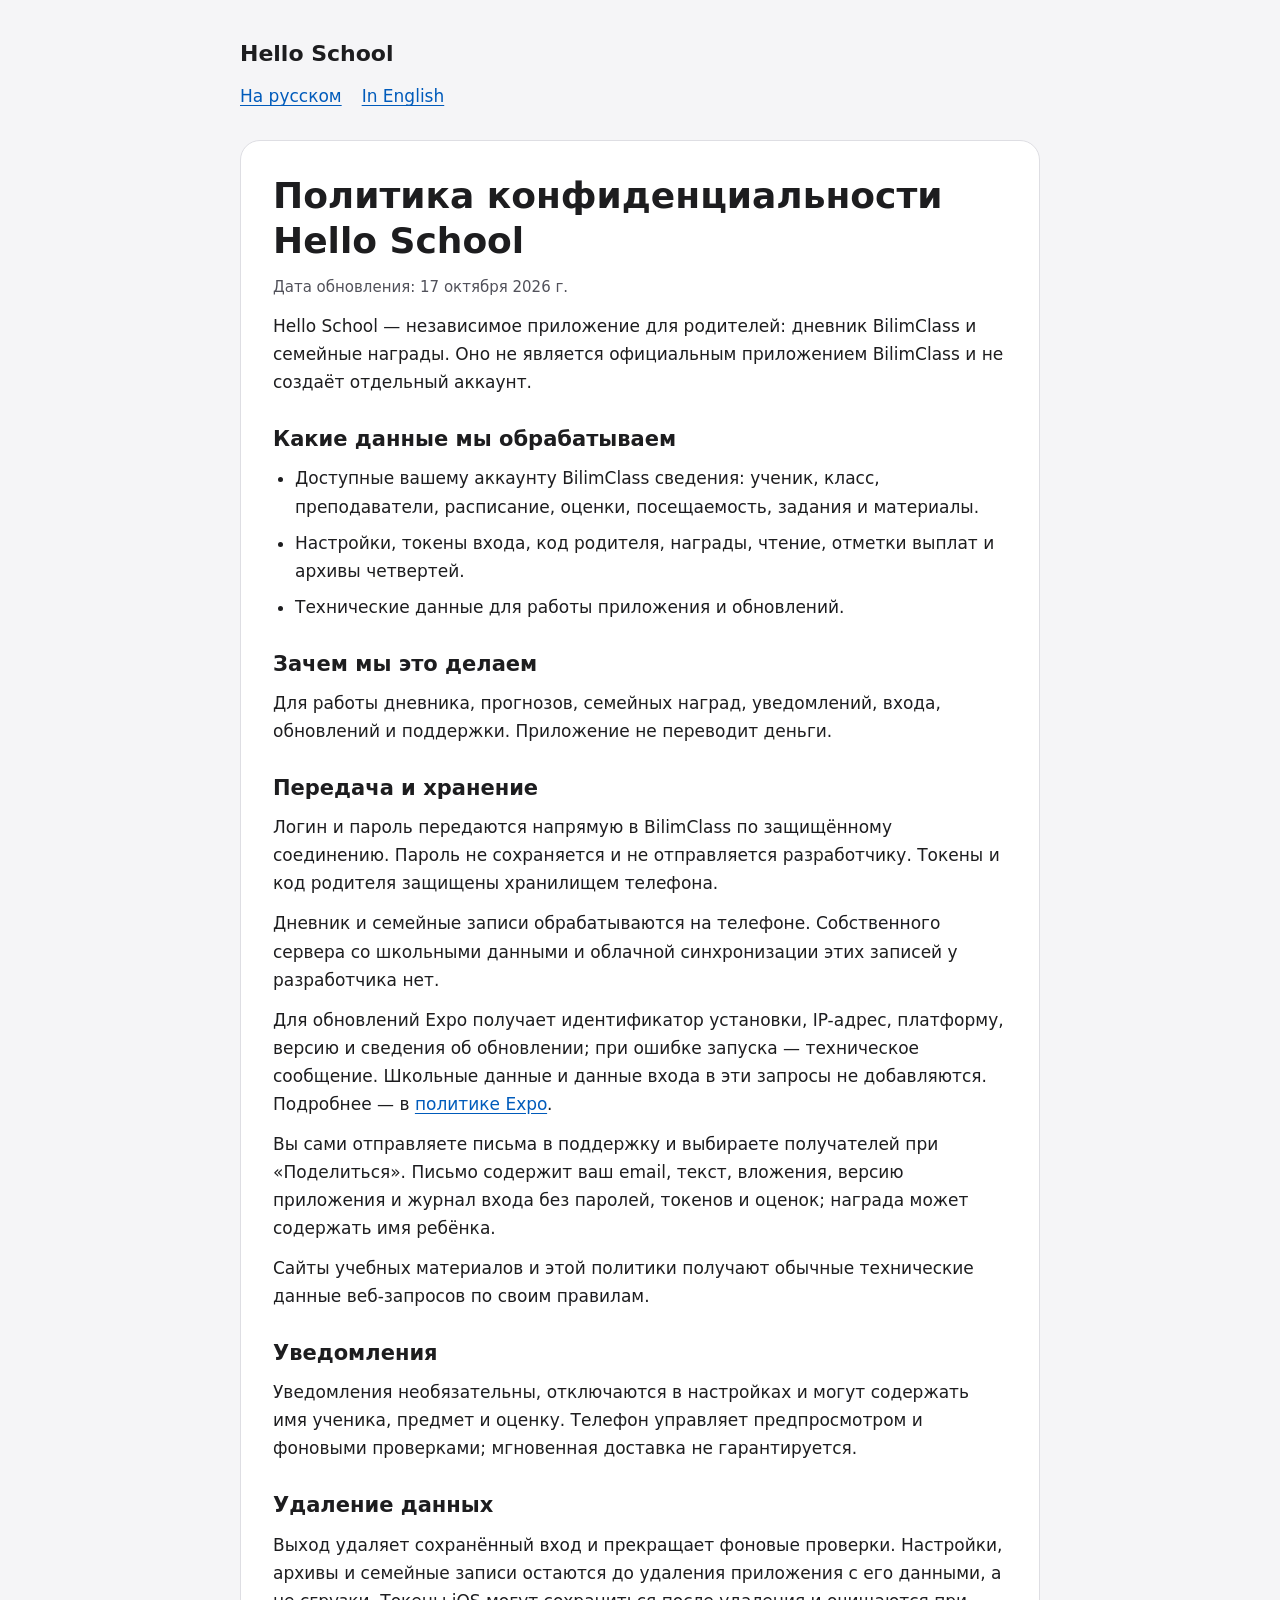
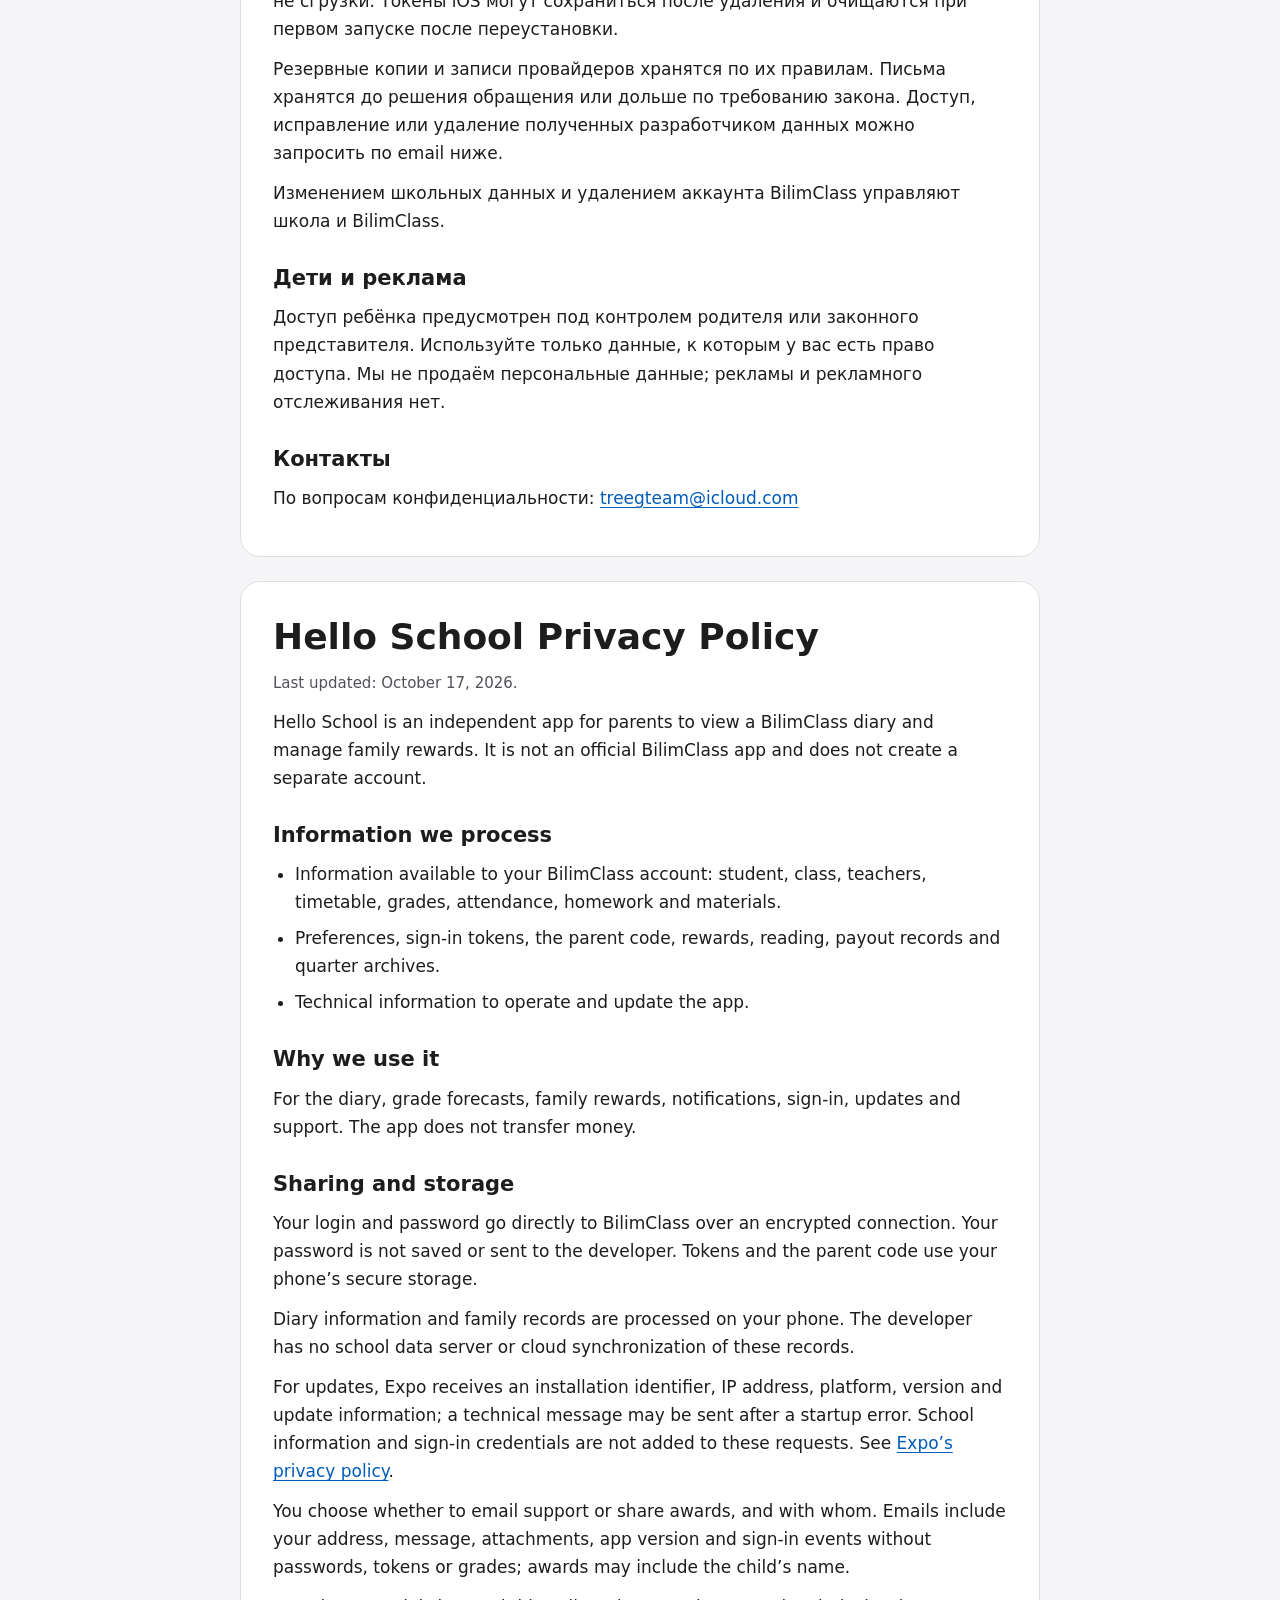
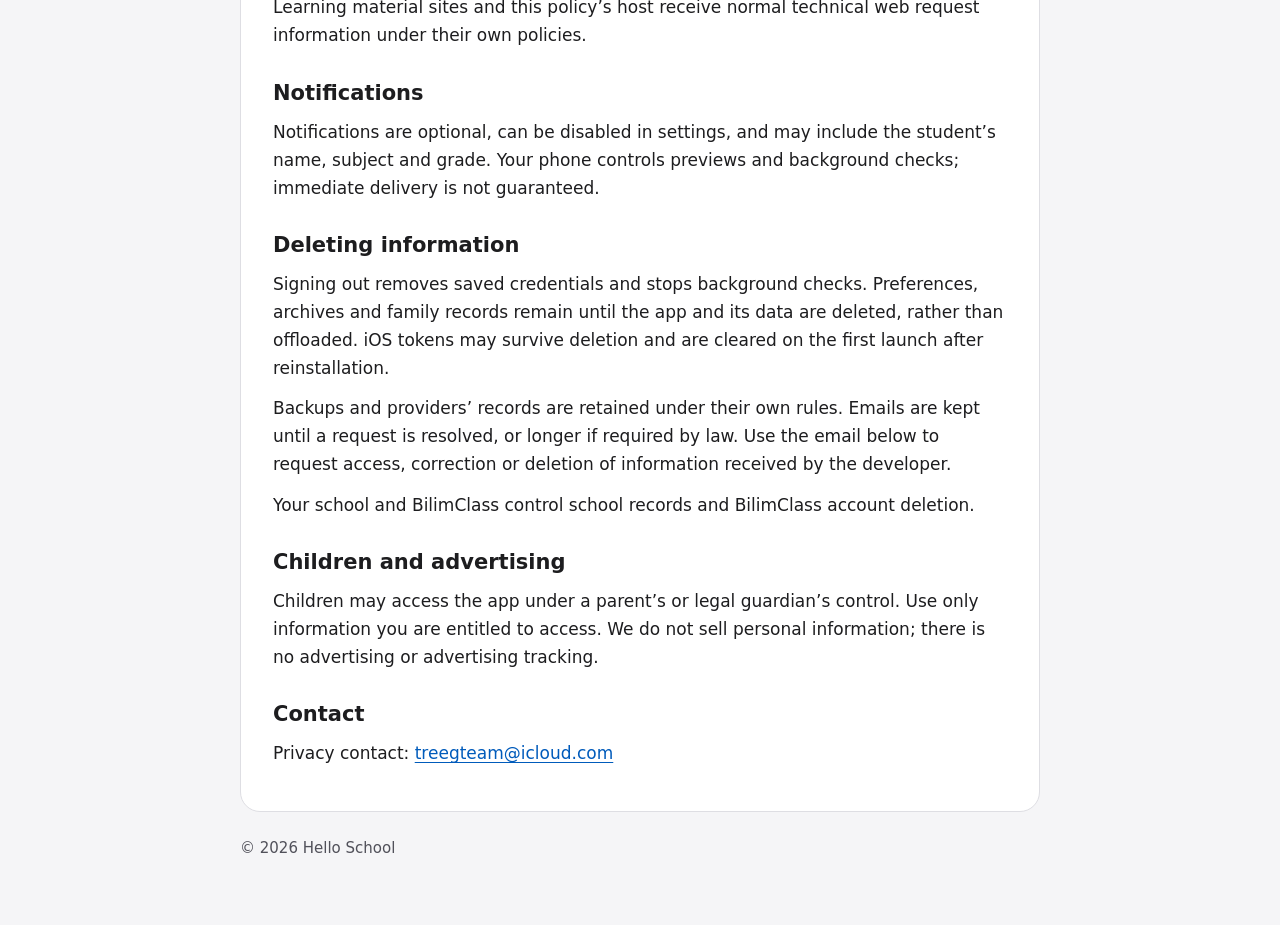
==== commit d7d1559e: "Simplify Hello School privacy contact section" ====
--- a/hello-school/index.html
+++ b/hello-school/index.html
@@ -4,7 +4,7 @@
   <meta charset="utf-8">
   <meta name="viewport" content="width=device-width, initial-scale=1">
   <meta name="color-scheme" content="light dark">
-  <meta name="description" content="Политика конфиденциальности Hello School / Hello School Privacy Policy. Sergey Peleshok, treegteam@icloud.com.">
+  <meta name="description" content="Политика конфиденциальности Hello School / Hello School Privacy Policy. treegteam@icloud.com.">
   <title>Hello School — Политика конфиденциальности / Privacy Policy</title>
   <style>
     :root { color-scheme: light dark; --bg: #f5f5f7; --card: #fff; --text: #1d1d1f; --muted: #51515a; --link: #005bbb; --line: #dedee3; }
@@ -68,9 +68,8 @@
       <p>Изменением школьных данных и удалением аккаунта BilimClass управляют школа и BilimClass.</p>
       <h2>Дети и реклама</h2>
       <p>Доступ ребёнка предусмотрен под контролем родителя или законного представителя. Используйте только данные, к которым у вас есть право доступа. Мы не продаём персональные данные; рекламы и рекламного отслеживания нет.</p>
-      <h2>Контакты и изменения</h2>
-      <p>Разработчик: Sergey Peleshok. По вопросам конфиденциальности: <a href="mailto:treegteam@icloud.com">treegteam@icloud.com</a>.</p>
-      <p>При изменениях мы обновляем эту страницу и дату редакции. О существенных изменениях также сообщаем в приложении.</p>
+      <h2>Контакты</h2>
+      <p>По вопросам конфиденциальности: <a href="mailto:treegteam@icloud.com">treegteam@icloud.com</a></p>
     </article>
 
     <article id="en" lang="en" aria-labelledby="en-title">
@@ -99,12 +98,11 @@
       <p>Your school and BilimClass control school records and BilimClass account deletion.</p>
       <h2>Children and advertising</h2>
       <p>Children may access the app under a parent’s or legal guardian’s control. Use only information you are entitled to access. We do not sell personal information; there is no advertising or advertising tracking.</p>
-      <h2>Contact and changes</h2>
-      <p>Developer: Sergey Peleshok. Privacy contact: <a href="mailto:treegteam@icloud.com">treegteam@icloud.com</a>.</p>
-      <p>We update this page and its revision date when the policy changes. Material changes are also announced in the app.</p>
+      <h2>Contact</h2>
+      <p>Privacy contact: <a href="mailto:treegteam@icloud.com">treegteam@icloud.com</a></p>
     </article>
 
-    <footer>© 2026 Sergey Peleshok · Hello School</footer>
+    <footer>© 2026 Hello School</footer>
   </main>
 </body>
 </html>
